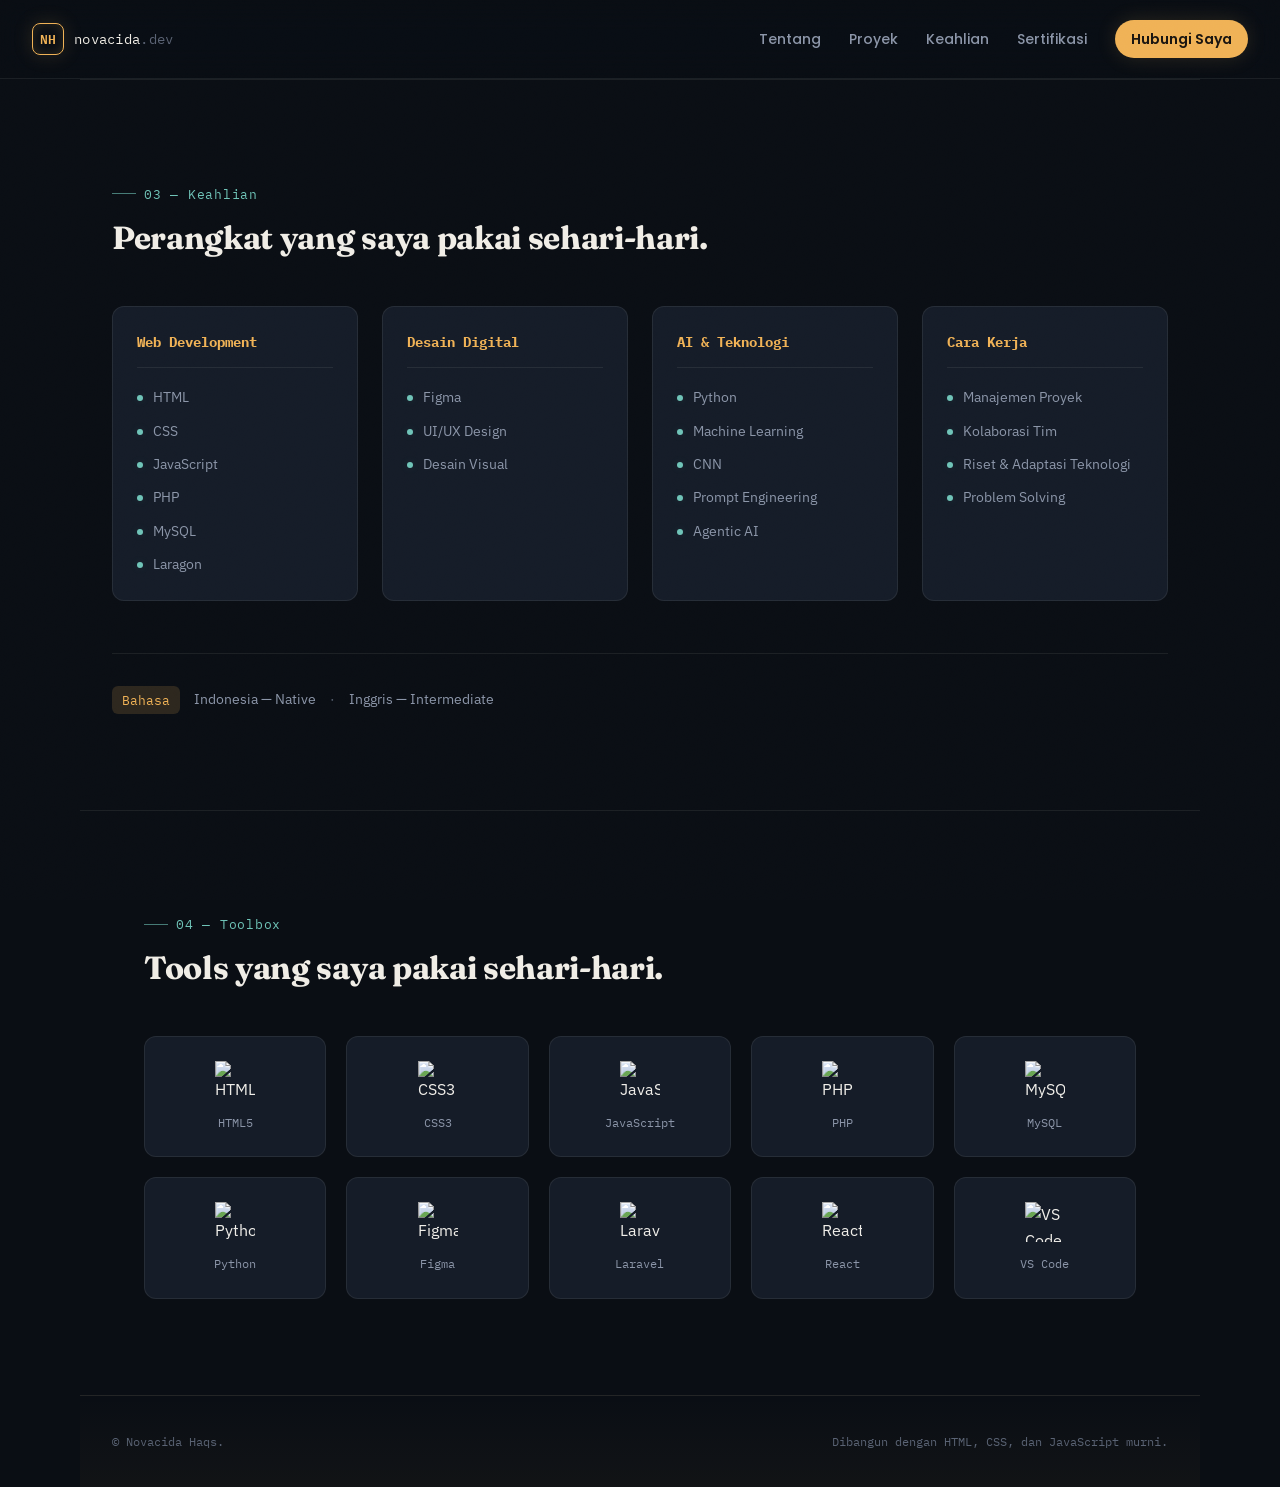
==== keahlian.html @ 64c2b657 "Convert to multi-page site: each nav item opens separate page" ====
<!DOCTYPE html>
<html lang="id">
<head>
<meta charset="UTF-8">
<meta name="viewport" content="width=device-width, initial-scale=1.0">
<title>Keahlian — Novacida Haqs</title>
<meta name="description" content="Keahlian Novacida Haqs, pengembang front-end dan web developer.">
<link rel="preconnect" href="https://fonts.googleapis.com">
<link rel="preconnect" href="https://fonts.gstatic.com" crossorigin>
  <link href="https://fonts.googleapis.com/css2?family=Fraunces:ital,opsz,wght@0,9..144,400;0,9..144,600;0,9..144,700;0,9..144,900;1,9..144,500&family=IBM+Plex+Mono:wght@400;500;600&family=IBM+Plex+Sans:wght@400;500;600&family=Poppins:wght@400;500;600&display=swap" rel="stylesheet">
<link rel="stylesheet" href="styles.css">
</head>
<body>

<div class="noise" aria-hidden="true"></div>

<header class="site-header" id="top">
  <a class="brand" href="index.html">
    <span class="brand-mark">NH</span>
    <span class="brand-name">novacida<span class="dim">.dev</span></span>
  </a>
  <nav class="site-nav" aria-label="Navigasi utama">
    <a href="tentang.html">Tentang</a>
    <a href="proyek.html">Proyek</a>
    <a href="keahlian.html" class="active">Keahlian</a>
    <a href="sertifikasi.html">Sertifikasi</a>
    <a href="kontak.html" class="nav-cta">Hubungi Saya</a>
  </nav>
  <button class="nav-toggle" id="navToggle" aria-label="Buka menu" aria-expanded="false">
    <span></span><span></span><span></span>
  </button>
</header>

<main>

  <!-- KEAHLIAN -->
  <section class="skills page-section" id="keahlian">
    <div class="section-head">
      <p class="eyebrow-sm">03 — Keahlian</p>
      <h2>Perangkat yang saya pakai sehari-hari.</h2>
    </div>

    <div class="skills-grid">
      <div class="skill-block">
        <h3>Web Development</h3>
        <ul class="tag-list">
          <li>HTML</li><li>CSS</li><li>JavaScript</li><li>PHP</li><li>MySQL</li><li>Laragon</li>
        </ul>
      </div>
      <div class="skill-block">
        <h3>Desain Digital</h3>
        <ul class="tag-list">
          <li>Figma</li><li>UI/UX Design</li><li>Desain Visual</li>
        </ul>
      </div>
      <div class="skill-block">
        <h3>AI &amp; Teknologi</h3>
        <ul class="tag-list">
          <li>Python</li><li>Machine Learning</li><li>CNN</li><li>Prompt Engineering</li><li>Agentic AI</li>
        </ul>
      </div>
      <div class="skill-block">
        <h3>Cara Kerja</h3>
        <ul class="tag-list">
          <li>Manajemen Proyek</li><li>Kolaborasi Tim</li><li>Riset &amp; Adaptasi Teknologi</li><li>Problem Solving</li>
        </ul>
      </div>
    </div>

    <div class="lang-row">
      <span class="lang-label">Bahasa</span>
      <span class="lang-item">Indonesia — Native</span>
      <span class="lang-sep">·</span>
      <span class="lang-item">Inggris — Intermediate</span>
    </div>
  </section>

  <!-- TOOLBOX -->
  <section class="toolbox" id="toolbox">
    <div class="container">
      <div class="section-head">
        <p class="eyebrow-sm">04 — Toolbox</p>
        <h2>Tools yang saya pakai sehari-hari.</h2>
      </div>
      <div class="toolbox-grid">
        <div class="tool-card">
          <img src="https://cdn.jsdelivr.net/gh/devicons/devicon/icons/html5/html5-original.svg" alt="HTML5" width="40" height="40">
          <span class="tool-name">HTML5</span>
        </div>
        <div class="tool-card">
          <img src="https://cdn.jsdelivr.net/gh/devicons/devicon/icons/css3/css3-original.svg" alt="CSS3" width="40" height="40">
          <span class="tool-name">CSS3</span>
        </div>
        <div class="tool-card">
          <img src="https://cdn.jsdelivr.net/gh/devicons/devicon/icons/javascript/javascript-original.svg" alt="JavaScript" width="40" height="40">
          <span class="tool-name">JavaScript</span>
        </div>
        <div class="tool-card">
          <img src="https://cdn.jsdelivr.net/gh/devicons/devicon/icons/php/php-original.svg" alt="PHP" width="40" height="40">
          <span class="tool-name">PHP</span>
        </div>
        <div class="tool-card">
          <img src="https://cdn.jsdelivr.net/gh/devicons/devicon/icons/mysql/mysql-original.svg" alt="MySQL" width="40" height="40">
          <span class="tool-name">MySQL</span>
        </div>
        <div class="tool-card">
          <img src="https://cdn.jsdelivr.net/gh/devicons/devicon/icons/python/python-original.svg" alt="Python" width="40" height="40">
          <span class="tool-name">Python</span>
        </div>
        <div class="tool-card">
          <img src="https://cdn.jsdelivr.net/gh/devicons/devicon/icons/figma/figma-original.svg" alt="Figma" width="40" height="40">
          <span class="tool-name">Figma</span>
        </div>
        <div class="tool-card">
          <img src="https://cdn.jsdelivr.net/gh/devicons/devicon/icons/laravel/laravel-original.svg" alt="Laravel" width="40" height="40">
          <span class="tool-name">Laravel</span>
        </div>
        <div class="tool-card">
          <img src="https://cdn.jsdelivr.net/gh/devicons/devicon/icons/react/react-original.svg" alt="React" width="40" height="40">
          <span class="tool-name">React</span>
        </div>
        <div class="tool-card">
          <img src="https://cdn.jsdelivr.net/gh/devicons/devicon/icons/vscode/vscode-original.svg" alt="VS Code" width="40" height="40">
          <span class="tool-name">VS Code</span>
        </div>
      </div>
    </div>
  </section>

</main>

<footer class="site-footer">
  <span>© Novacida Haqs.</span>
  <span>Dibangun dengan HTML, CSS, dan JavaScript murni.</span>
</footer>

<script src="script.js"></script>
</body>
</html>
---- styles.css ----
/* =========================================================
   Novacida Haqs — Portfolio
   Design tokens
========================================================= */
:root{
  --bg: #0a0e14;
  --bg-soft: #111820;
  --surface: #151c28;
  --surface-2: #1c2536;
  --ink: #f0ede6;
  --muted: #8b95a8;
  --muted-2: #5a6374;
  --accent: #f0b256;
  --accent-ink: #1a1510;
  --accent-2: #6fc4b8;
  --line: rgba(240,237,230,0.08);
  --line-strong: rgba(240,237,230,0.15);
  --glow: rgba(240,178,86,0.15);
  --glow-2: rgba(111,196,184,0.12);

  --font-display: "Fraunces", serif;
  --font-body: "IBM Plex Sans", sans-serif;
  --font-mono: "IBM Plex Mono", monospace;

  --maxw: 1120px;
  --radius: 12px;
  --transition: 0.3s cubic-bezier(0.4, 0, 0.2, 1);
}

*, *::before, *::after{ box-sizing: border-box; }
html{ scroll-behavior: smooth; }

body{
  margin: 0;
  background: var(--bg);
  color: var(--ink);
  font-family: var(--font-body);
  font-size: 16px;
  line-height: 1.6;
  -webkit-font-smoothing: antialiased;
  overflow-x: hidden;
}

a{ color: inherit; text-decoration: none; }
ul{ list-style: none; margin: 0; padding: 0; }
h1,h2,h3{ font-family: var(--font-display); font-weight: 700; margin: 0; }
p{ margin: 0; }

img, svg{ display:block; max-width:100%; }

::selection{ background: var(--accent); color: var(--accent-ink); }

:focus-visible{
  outline: 2px solid var(--accent);
  outline-offset: 3px;
  border-radius: 4px;
}

/* Subtle grain to keep the dark surface from feeling flat/AI-default */
.noise{
  position: fixed;
  inset: 0;
  pointer-events: none;
  z-index: 999;
  opacity: 0.035;
  mix-blend-mode: overlay;
  background-image: url("data:image/svg+xml,%3Csvg xmlns='http://www.w3.org/2000/svg' width='120' height='120'%3E%3Cfilter id='n'%3E%3CfeTurbulence type='fractalNoise' baseFrequency='0.9' numOctaves='2' stitchTiles='stitch'/%3E%3C/filter%3E%3Crect width='100%25' height='100%25' filter='url(%23n)'/%3E%3C/svg%3E");
}

.container{
  max-width: var(--maxw);
  margin: 0 auto;
  padding: 0 32px;
}

/* =========================================================
   Header
========================================================= */
.site-header{
  position: sticky;
  top: 0;
  z-index: 50;
  display: flex;
  align-items: center;
  justify-content: space-between;
  padding: 20px 32px;
  background: rgba(10,14,20,0.88);
  backdrop-filter: blur(16px) saturate(180%);
  border-bottom: 1px solid var(--line);
  transition: background var(--transition);
}

.site-header::before{
  content: "";
  position: absolute;
  inset: 0;
  background: linear-gradient(90deg, transparent 0%, var(--glow) 50%, transparent 100%);
  opacity: 0;
  transition: opacity var(--transition);
  pointer-events: none;
}

.site-header:hover::before{
  opacity: 0.3;
}

.brand{
  display: flex;
  align-items: center;
  gap: 10px;
  font-family: var(--font-mono);
  font-size: 14px;
  letter-spacing: 0.02em;
}
.brand-mark{
  width: 32px; height: 32px;
  display: grid; place-items: center;
  border: 1px solid var(--accent);
  border-radius: 8px;
  font-weight: 600;
  color: var(--accent);
  font-size: 13px;
  box-shadow: 0 0 20px var(--glow), inset 0 0 12px var(--glow);
  transition: all var(--transition);
}

.brand-mark:hover{
  box-shadow: 0 0 30px var(--glow), inset 0 0 20px var(--glow);
  transform: scale(1.05);
}
.brand-name{ color: var(--ink); }
.dim{ color: var(--muted-2); }

.site-nav{
  display: flex;
  align-items: center;
  gap: 28px;
  font-family: "Poppins", sans-serif;
  font-size: 14px;
  font-weight: 500;
}
.site-nav a{ color: var(--muted); transition: color .15s ease; }
.site-nav a:hover{ color: var(--ink); }
.nav-cta{
  color: var(--accent-ink) !important;
  background: var(--accent);
  padding: 8px 16px;
  border-radius: 999px;
  font-weight: 600;
  box-shadow: 0 0 20px var(--glow);
  transition: all var(--transition);
}
.nav-cta:hover{ 
  color: var(--accent-ink) !important; 
  box-shadow: 0 0 30px var(--glow), 0 4px 20px rgba(240,178,86,0.3);
  transform: translateY(-1px);
}

.nav-toggle{
  display: none;
  flex-direction: column;
  gap: 5px;
  background: none;
  border: none;
  cursor: pointer;
  padding: 6px;
}
.nav-toggle span{
  width: 22px; height: 2px;
  background: var(--ink);
  display: block;
}

/* =========================================================
   Hero
========================================================= */
.hero{
  max-width: var(--maxw);
  margin: 0 auto;
  padding: 100px 32px 80px;
  display: grid;
  grid-template-columns: 1.05fr 0.95fr;
  gap: 56px;
  align-items: center;
  position: relative;
}

.hero::before{
  content: "";
  position: absolute;
  top: 0;
  left: 50%;
  transform: translateX(-50%);
  width: 600px;
  height: 600px;
  background: radial-gradient(circle, var(--glow) 0%, transparent 70%);
  opacity: 0.4;
  pointer-events: none;
  z-index: -1;
}

.eyebrow{
  font-family: var(--font-body);
  font-size: 15px;
  color: var(--accent-2);
  margin-bottom: 22px;
  display: flex;
  gap: 8px;
  min-height: 1.2em;
  letter-spacing: 0.02em;
}
.prompt{ color: var(--muted-2); }
.cursor{
  color: var(--accent-2);
  animation: blink 1s steps(1) infinite;
}
@keyframes blink{ 50%{ opacity: 0; } }

.hero-title{
  font-size: clamp(42px, 6vw, 68px);
  line-height: 1.02;
  letter-spacing: -0.02em;
  color: var(--ink);
  background: linear-gradient(135deg, var(--ink) 0%, var(--accent) 100%);
  -webkit-background-clip: text;
  -webkit-text-fill-color: transparent;
  background-clip: text;
}

.hero-role{
  font-family: var(--font-display);
  font-size: clamp(20px, 2.4vw, 26px);
  color: var(--muted);
  margin-top: 14px;
  font-weight: 500;
}
.hero-role em{ color: var(--accent); font-style: italic; }

.hero-desc{
  margin-top: 22px;
  max-width: 46ch;
  color: var(--muted);
  font-size: 16px;
}

.hero-actions{
  display: flex;
  gap: 14px;
  margin-top: 34px;
  flex-wrap: wrap;
}

.btn{
  font-family: var(--font-mono);
  font-size: 14px;
  padding: 14px 24px;
  border-radius: 999px;
  border: 1px solid transparent;
  cursor: pointer;
  transition: all var(--transition);
  display: inline-block;
  position: relative;
  overflow: hidden;
}
.btn:hover{ transform: translateY(-2px); }
.btn-primary{
  background: var(--accent);
  color: var(--accent-ink);
  font-weight: 600;
  box-shadow: 0 0 24px var(--glow);
}
.btn-primary:hover{ 
  box-shadow: 0 0 40px var(--glow), 0 8px 24px rgba(240,178,86,0.35);
}
.btn-primary::after{
  content: "";
  position: absolute;
  inset: 0;
  background: linear-gradient(135deg, transparent 0%, rgba(255,255,255,0.2) 50%, transparent 100%);
  transform: translateX(-100%);
  transition: transform 0.5s ease;
}
.btn-primary:hover::after{
  transform: translateX(100%);
}
.btn-ghost{
  border-color: var(--line-strong);
  color: var(--ink);
  background: transparent;
}
.btn-ghost:hover{ 
  border-color: var(--accent-2); 
  color: var(--accent-2); 
  box-shadow: 0 0 20px var(--glow-2);
}

.hero-meta{
  display: flex;
  gap: 18px;
  margin-top: 40px;
  font-family: var(--font-mono);
  font-size: 12.5px;
  color: var(--muted-2);
}
.hero-meta li{ position: relative; padding-left: 16px; }
.hero-meta li::before{
  content: "";
  position: absolute;
  left: 0; top: 50%;
  transform: translateY(-50%);
  width: 6px; height: 6px;
  border-radius: 50%;
  background: var(--accent-2);
}

/* Hero profile card */
.hero-profile{
  display: flex;
  justify-content: center;
  align-items: center;
}

.profile-card{
  width: 100%;
  max-width: 380px;
  background: var(--surface);
  border: 1px solid var(--line-strong);
  border-radius: 16px;
  padding: 36px 32px;
  box-shadow: 0 32px 64px -32px rgba(0,0,0,0.7), 0 0 48px var(--glow);
  transition: all var(--transition);
}

.profile-card:hover{
  box-shadow: 0 40px 80px -32px rgba(0,0,0,0.8), 0 0 64px var(--glow);
  border-color: var(--accent);
  transform: translateY(-4px);
}

.profile-avatar{
  width: 120px;
  height: 120px;
  margin: 0 auto 24px;
  background: linear-gradient(135deg, var(--accent) 0%, var(--accent-2) 100%);
  border-radius: 50%;
  display: flex;
  align-items: center;
  justify-content: center;
  box-shadow: 0 0 40px var(--glow);
  overflow: hidden;
}

.avatar-img{
  width: 100%;
  height: 100%;
  object-fit: cover;
  border-radius: 50%;
}

.profile-info{
  text-align: center;
}

.profile-name{
  font-family: var(--font-display);
  font-size: 24px;
  font-weight: 700;
  color: var(--ink);
  margin-bottom: 6px;
}

.profile-role{
  font-size: 14px;
  color: var(--accent-2);
  margin-bottom: 20px;
}

.profile-details{
  display: flex;
  flex-direction: column;
  gap: 10px;
  margin-bottom: 24px;
  padding: 16px;
  background: var(--surface-2);
  border-radius: 10px;
}

.detail-item{
  display: flex;
  align-items: center;
  gap: 10px;
  font-size: 13px;
  color: var(--muted);
}

.detail-icon{
  font-size: 6px;
  color: var(--accent-2);
}

.profile-tags{
  display: flex;
  flex-wrap: wrap;
  gap: 8px;
  justify-content: center;
}

.tag{
  font-family: var(--font-mono);
  font-size: 11px;
  color: var(--ink);
  background: var(--surface-2);
  border: 1px solid var(--line);
  padding: 5px 12px;
  border-radius: 999px;
  transition: all var(--transition);
}

.tag:hover{
  border-color: var(--accent);
  background: var(--glow);
}

/* =========================================================
   Shared section styles
========================================================= */
section{
  max-width: var(--maxw);
  margin: 0 auto;
  padding: 96px 32px;
  border-top: 1px solid var(--line);
}

section.reveal{
  opacity: 0;
  transform: translateY(30px);
  transition: opacity 0.6s ease, transform 0.6s ease;
}

section.reveal.visible{
  opacity: 1;
  transform: translateY(0);
}

.section-head{ max-width: 640px; margin-bottom: 48px; }
.eyebrow-sm{
  font-family: var(--font-mono);
  font-size: 12.5px;
  letter-spacing: 0.06em;
  color: var(--accent-2);
  margin-bottom: 14px;
  display: inline-flex;
  align-items: center;
  gap: 8px;
}
.eyebrow-sm::before{
  content: "";
  width: 24px;
  height: 1px;
  background: var(--accent-2);
  opacity: 0.6;
}
.section-head h2{
  font-size: clamp(24px, 3vw, 32px);
  color: var(--ink);
  line-height: 1.25;
  letter-spacing: -0.01em;
}

/* =========================================================
   About
========================================================= */
.about-lead{
  font-size: 18px;
  color: var(--muted);
  max-width: 68ch;
  margin-bottom: 48px;
  line-height: 1.75;
}
.about-columns{
  display: grid;
  grid-template-columns: 1fr 1fr;
  gap: 44px;
}
.about-col{
  padding: 28px;
  background: var(--surface);
  border: 1px solid var(--line);
  border-radius: var(--radius);
  transition: all var(--transition);
}
.about-col:hover{
  border-color: var(--accent-2);
  box-shadow: 0 0 32px var(--glow-2);
  transform: translateY(-2px);
}
.about-col h3{
  font-size: 17px;
  color: var(--accent);
  margin-bottom: 12px;
  font-family: var(--font-mono);
  font-weight: 600;
}
.about-col p{ color: var(--muted); font-size: 15px; line-height: 1.7; }

/* =========================================================
   Projects
========================================================= */
.project-list{
  display: grid;
  gap: 20px;
}
.project-card{
  background: var(--surface);
  border: 1px solid var(--line);
  border-radius: var(--radius);
  padding: 34px;
  transition: all var(--transition);
  position: relative;
  overflow: hidden;
}
.project-card::before{
  content: "";
  position: absolute;
  top: 0;
  left: 0;
  width: 3px;
  height: 100%;
  background: linear-gradient(180deg, var(--accent) 0%, var(--accent-2) 100%);
  opacity: 0;
  transition: opacity var(--transition);
}
.project-card:hover{
  border-color: var(--line-strong);
  transform: translateY(-3px);
  box-shadow: 0 20px 40px -20px rgba(0,0,0,0.5), 0 0 40px var(--glow);
}
.project-card:hover::before{
  opacity: 1;
}
.project-top{
  display: flex;
  align-items: baseline;
  justify-content: space-between;
  gap: 16px;
  flex-wrap: wrap;
  margin-bottom: 16px;
}
.project-top h3{ font-size: 21px; color: var(--ink); letter-spacing: -0.01em; }
.project-type{
  font-family: var(--font-mono);
  font-size: 12.5px;
  color: var(--accent-2);
  padding: 4px 10px;
  background: rgba(111,196,184,0.1);
  border-radius: 6px;
}
.project-desc{
  color: var(--muted);
  font-size: 15px;
  max-width: 74ch;
  line-height: 1.7;
}
.project-bottom{
  display: flex;
  align-items: center;
  justify-content: space-between;
  gap: 16px;
  flex-wrap: wrap;
  margin-top: 22px;
}
.project-tags{
  display: flex;
  flex-wrap: wrap;
  gap: 8px;
}
.project-tags li{
  font-family: var(--font-mono);
  font-size: 12px;
  color: var(--ink);
  background: var(--surface-2);
  border: 1px solid var(--line);
  padding: 6px 12px;
  border-radius: 999px;
  transition: all var(--transition);
}
.project-tags li:hover{
  border-color: var(--accent);
  background: var(--glow);
}
.project-btn{
  font-family: var(--font-mono);
  font-size: 12px;
  color: var(--accent-2);
  background: transparent;
  border: 1px solid var(--accent-2);
  padding: 8px 16px;
  border-radius: 999px;
  cursor: pointer;
  transition: all var(--transition);
  text-decoration: none;
  white-space: nowrap;
}
.project-btn:hover{
  background: var(--accent-2);
  color: var(--accent-ink);
  box-shadow: 0 0 20px var(--glow-2);
  transform: translateY(-1px);
}

/* =========================================================
   Skills
========================================================= */
.skills-grid{
  display: grid;
  grid-template-columns: repeat(4, 1fr);
  gap: 24px;
}
.skill-block{
  padding: 24px;
  background: var(--surface);
  border: 1px solid var(--line);
  border-radius: var(--radius);
  transition: all var(--transition);
}
.skill-block:hover{
  border-color: var(--accent-2);
  box-shadow: 0 0 32px var(--glow-2);
  transform: translateY(-2px);
}
.skill-block h3{
  font-family: var(--font-mono);
  font-size: 14px;
  color: var(--accent);
  margin-bottom: 18px;
  padding-bottom: 14px;
  border-bottom: 1px solid var(--line);
}
.tag-list{ display: flex; flex-direction: column; gap: 11px; }
.tag-list li{
  font-size: 14px;
  color: var(--muted);
  position: relative;
  padding-left: 16px;
  transition: color var(--transition);
}
.tag-list li::before{
  content: "";
  position: absolute;
  left: 0; top: 9px;
  width: 6px; height: 6px;
  background: var(--accent-2);
  border-radius: 50%;
  box-shadow: 0 0 8px var(--glow-2);
}
.tag-list li:hover{
  color: var(--ink);
}

.lang-row{
  margin-top: 52px;
  padding-top: 32px;
  border-top: 1px solid var(--line);
  display: flex;
  gap: 14px;
  align-items: center;
  font-size: 14px;
  color: var(--muted);
  flex-wrap: wrap;
}
.lang-label{
  font-family: var(--font-mono);
  color: var(--accent);
  font-size: 12.5px;
  padding: 4px 10px;
  background: var(--glow);
  border-radius: 6px;
}
.lang-sep{ color: var(--muted-2); }

/* =========================================================
   Certifications
========================================================= */
.cert-log{ border-top: 1px solid var(--line); }
.cert-log li{
  display: flex;
  align-items: center;
  justify-content: space-between;
  gap: 20px;
  padding: 22px 8px;
  border-bottom: 1px solid var(--line);
  flex-wrap: wrap;
  transition: all var(--transition);
}
.cert-log li:hover{
  background: var(--surface);
  padding-left: 18px;
  padding-right: 18px;
  border-radius: var(--radius);
}
.cert-info{
  display: flex;
  flex-direction: column;
  gap: 6px;
}
.cert-name{ 
  font-size: 16px; 
  color: var(--ink);
  transition: color var(--transition);
}
.cert-log li:hover .cert-name{
  color: var(--accent);
}
.cert-issuer{
  font-family: var(--font-mono);
  font-size: 12.5px;
  color: var(--muted-2);
}
.cert-btn{
  font-family: var(--font-mono);
  font-size: 12px;
  color: var(--accent-2);
  background: transparent;
  border: 1px solid var(--accent-2);
  padding: 8px 16px;
  border-radius: 999px;
  cursor: pointer;
  transition: all var(--transition);
  text-decoration: none;
  white-space: nowrap;
}
.cert-btn:hover{
  background: var(--accent-2);
  color: var(--accent-ink);
  box-shadow: 0 0 20px var(--glow-2);
  transform: translateY(-1px);
}

/* =========================================================
   Certificate Modal
========================================================= */
.cert-modal{
  position: fixed;
  inset: 0;
  z-index: 1000;
  display: flex;
  align-items: center;
  justify-content: center;
  opacity: 0;
  visibility: hidden;
  transition: all var(--transition);
}
.cert-modal.active{
  opacity: 1;
  visibility: visible;
}
.cert-modal-overlay{
  position: absolute;
  inset: 0;
  background: rgba(0,0,0,0.85);
  backdrop-filter: blur(8px);
}
.cert-modal-content{
  position: relative;
  width: 90%;
  max-width: 800px;
  max-height: 90vh;
  background: var(--surface);
  border: 1px solid var(--line-strong);
  border-radius: 16px;
  display: flex;
  flex-direction: column;
  overflow: hidden;
  transform: scale(0.9) translateY(20px);
  transition: transform var(--transition);
}
.cert-modal.active .cert-modal-content{
  transform: scale(1) translateY(0);
}
.cert-modal-header{
  display: flex;
  align-items: center;
  justify-content: space-between;
  padding: 18px 24px;
  border-bottom: 1px solid var(--line);
}
.cert-modal-title{
  font-family: var(--font-mono);
  font-size: 14px;
  color: var(--ink);
  margin: 0;
}
.cert-modal-close{
  width: 32px;
  height: 32px;
  background: var(--surface-2);
  border: 1px solid var(--line);
  border-radius: 8px;
  color: var(--muted);
  font-size: 20px;
  cursor: pointer;
  display: flex;
  align-items: center;
  justify-content: center;
  transition: all var(--transition);
}
.cert-modal-close:hover{
  background: var(--accent);
  color: var(--accent-ink);
  border-color: var(--accent);
}
.cert-modal-body{
  flex: 1;
  overflow: auto;
  padding: 16px;
  display: flex;
  align-items: center;
  justify-content: center;
  min-height: 400px;
}
.cert-modal-iframe{
  width: 100%;
  height: 100%;
  min-height: 400px;
  border: none;
  border-radius: 8px;
}
.cert-modal-img{
  max-width: 100%;
  max-height: 60vh;
  object-fit: contain;
  border-radius: 8px;
}
.cert-modal-footer{
  padding: 16px 24px;
  border-top: 1px solid var(--line);
  display: flex;
  justify-content: flex-end;
}
.cert-modal-download{
  font-family: var(--font-mono);
  font-size: 13px;
  color: var(--accent-ink);
  background: var(--accent);
  padding: 10px 20px;
  border-radius: 999px;
  text-decoration: none;
  transition: all var(--transition);
}
.cert-modal-download:hover{
  box-shadow: 0 0 24px var(--glow);
  transform: translateY(-1px);
}

/* =========================================================
   Certificate Grid
========================================================= */
.cert-grid{
  display: grid;
  grid-template-columns: repeat(4, 1fr);
  gap: 24px;
}
.cert-card{
  background: var(--surface);
  border: 1px solid var(--line);
  border-radius: var(--radius);
  overflow: hidden;
  transition: all var(--transition);
}
.cert-card:hover{
  border-color: var(--accent-2);
  transform: translateY(-4px);
  box-shadow: 0 16px 40px -16px rgba(0,0,0,0.5), 0 0 24px var(--glow-2);
}
.cert-thumb{
  width: 100%;
  aspect-ratio: 4/3;
  overflow: hidden;
  cursor: pointer;
  background: var(--surface-2);
  display: flex;
  align-items: center;
  justify-content: center;
}
.cert-thumb img{
  width: 100%;
  height: 100%;
  object-fit: cover;
  transition: transform 0.4s ease;
}
.cert-card:hover .cert-thumb img{
  transform: scale(1.05);
}
.cert-thumb-placeholder{
  display: flex;
  align-items: center;
  justify-content: center;
  width: 100%;
  height: 100%;
  background: linear-gradient(135deg, var(--surface) 0%, var(--surface-2) 100%);
}
.cert-thumb-placeholder svg{
  width: 48px;
  height: 48px;
  color: var(--muted-2);
  opacity: 0.5;
}
.cert-title{
  font-family: var(--font-display);
  font-size: 14px;
  font-weight: 600;
  color: var(--ink);
  padding: 14px 16px 4px;
  line-height: 1.3;
}
.cert-issuer{
  font-family: var(--font-mono);
  font-size: 11px;
  color: var(--muted-2);
  padding: 0 16px 16px;
}

/* =========================================================
   Hero Badges
========================================================= */
.hero-badges{
  display: flex;
  flex-wrap: wrap;
  gap: 10px;
  margin-bottom: 20px;
}
.badge{
  font-family: var(--font-mono);
  font-size: 11px;
  font-weight: 500;
  color: var(--accent-2);
  background: rgba(111,196,184,0.12);
  border: 1px solid rgba(111,196,184,0.25);
  padding: 6px 14px;
  border-radius: 999px;
  letter-spacing: 0.02em;
}

/* =========================================================
   Toolbox
========================================================= */
.toolbox{
  max-width: var(--maxw);
  margin: 0 auto;
  padding: 96px 32px;
  border-top: 1px solid var(--line);
}
.toolbox-grid{
  display: grid;
  grid-template-columns: repeat(5, 1fr);
  gap: 20px;
}
.tool-card{
  display: flex;
  flex-direction: column;
  align-items: center;
  gap: 12px;
  padding: 24px 16px;
  background: var(--surface);
  border: 1px solid var(--line);
  border-radius: var(--radius);
  transition: all var(--transition);
}
.tool-card:hover{
  border-color: var(--accent-2);
  transform: translateY(-4px);
  box-shadow: 0 12px 32px -12px rgba(0,0,0,0.5), 0 0 24px var(--glow-2);
}
.tool-card img{
  filter: grayscale(30%);
  transition: filter var(--transition);
}
.tool-card:hover img{
  filter: grayscale(0%);
}
.tool-name{
  font-family: var(--font-mono);
  font-size: 12px;
  color: var(--muted);
}

/* =========================================================
   Hero Highlight
========================================================= */
.highlight{
  color: var(--accent);
}

/* =========================================================
   Education & Organization
========================================================= */
.edu-org-grid{
  display: grid;
  grid-template-columns: 1fr 1fr;
  gap: 56px;
}
.timeline, .org-list{
  display: flex;
  flex-direction: column;
  gap: 24px;
  border-left: 2px solid var(--line-strong);
}
.timeline li, .org-list li{
  display: flex;
  flex-direction: column;
  gap: 6px;
  padding-left: 24px;
  position: relative;
  transition: all var(--transition);
}
.timeline li:hover, .org-list li:hover{
  transform: translateX(4px);
}
.timeline li::before, .org-list li::before{
  content: "";
  position: absolute;
  left: -5.5px; top: 6px;
  width: 10px; height: 10px;
  border-radius: 50%;
  background: var(--bg);
  border: 2px solid var(--accent-2);
  box-shadow: 0 0 12px var(--glow-2);
  transition: all var(--transition);
}
.timeline li:hover::before, .org-list li:hover::before{
  background: var(--accent-2);
  box-shadow: 0 0 20px var(--glow-2);
}
.timeline-year{
  font-family: var(--font-mono);
  font-size: 12px;
  color: var(--accent-2);
  letter-spacing: 0.02em;
}
.timeline-title{ font-size: 16px; color: var(--ink); }
.timeline-place{ font-size: 13.5px; color: var(--muted-2); }

/* =========================================================
   Contact
========================================================= */
.contact-card{
  background: linear-gradient(150deg, var(--surface) 0%, var(--bg-soft) 100%);
  border: 1px solid var(--line-strong);
  border-radius: 20px;
  padding: 64px;
  position: relative;
  overflow: hidden;
}
.contact-card::before{
  content: "";
  position: absolute;
  top: -50%;
  right: -20%;
  width: 500px;
  height: 500px;
  background: radial-gradient(circle, var(--glow) 0%, transparent 70%);
  opacity: 0.3;
  pointer-events: none;
}
.contact-card h2{
  font-size: clamp(26px, 3.4vw, 36px);
  margin-top: 10px;
  color: var(--ink);
  letter-spacing: -0.01em;
}
.contact-desc{
  margin-top: 20px;
  max-width: 60ch;
  color: var(--muted);
  font-size: 15.5px;
  line-height: 1.7;
}
.contact-links{
  margin-top: 44px;
  display: grid;
  grid-template-columns: repeat(3, 1fr);
  gap: 18px;
}
.contact-link{
  border: 1px solid var(--line);
  border-radius: var(--radius);
  padding: 24px 22px;
  display: flex;
  flex-direction: column;
  align-items: flex-start;
  gap: 10px;
  transition: all var(--transition);
  position: relative;
  overflow: hidden;
}
.contact-icon{
  width: 40px;
  height: 40px;
  display: flex;
  align-items: center;
  justify-content: center;
  background: var(--surface-2);
  border-radius: 10px;
  margin-bottom: 4px;
}
.contact-icon svg{
  width: 20px;
  height: 20px;
  color: var(--accent-2);
}
.contact-link::before{
  content: "";
  position: absolute;
  inset: 0;
  background: linear-gradient(135deg, var(--glow) 0%, transparent 50%);
  opacity: 0;
  transition: opacity var(--transition);
}
.contact-link:hover{
  border-color: var(--accent);
  transform: translateY(-3px);
  box-shadow: 0 12px 32px -12px rgba(0,0,0,0.5), 0 0 32px var(--glow);
}
.contact-link:hover::before{
  opacity: 1;
}
.contact-label{
  font-family: var(--font-mono);
  font-size: 11.5px;
  color: var(--accent-2);
  text-transform: uppercase;
  letter-spacing: 0.06em;
  position: relative;
  z-index: 1;
}
.contact-value{ 
  font-size: 14.5px; 
  color: var(--ink); 
  word-break: break-word;
  position: relative;
  z-index: 1;
}

/* =========================================================
   Footer
========================================================= */
.site-footer{
  max-width: var(--maxw);
  margin: 0 auto;
  padding: 36px 32px;
  display: flex;
  justify-content: space-between;
  gap: 12px;
  flex-wrap: wrap;
  font-family: var(--font-mono);
  font-size: 12px;
  color: var(--muted-2);
  border-top: 1px solid var(--line);
  background: linear-gradient(180deg, transparent 0%, rgba(240,178,86,0.03) 100%);
}

/* =========================================================
   Responsive
========================================================= */
@media (max-width: 860px){
  .hero{ grid-template-columns: 1fr; padding-top: 64px; }
  .hero-profile{ order: -1; }
  .about-columns{ grid-template-columns: 1fr; }
  .skills-grid{ grid-template-columns: repeat(2, 1fr); }
  .edu-org-grid{ grid-template-columns: 1fr; gap: 48px; }
  .contact-links{ grid-template-columns: 1fr; }
  .contact-card{ padding: 36px 28px; }
}

@media (max-width: 640px){
  .site-nav{
    position: fixed;
    inset: 68px 16px auto 16px;
    background: var(--surface);
    border: 1px solid var(--line-strong);
    border-radius: 14px;
    flex-direction: column;
    align-items: flex-start;
    padding: 18px 20px;
    gap: 16px;
    transform: translateY(-12px);
    opacity: 0;
    pointer-events: none;
    transition: opacity .18s ease, transform .18s ease;
  }
  .site-nav.open{
    transform: translateY(0);
    opacity: 1;
    pointer-events: auto;
  }
  .nav-toggle{ display: flex; }
  .skills-grid{ grid-template-columns: 1fr; }
  .toolbox-grid{ grid-template-columns: repeat(3, 1fr); }
  .cert-grid{ grid-template-columns: repeat(3, 1fr); }
  section{ padding: 64px 22px; }
  .hero{ padding: 56px 22px 56px; }
  .cert-log li{
    flex-direction: column;
    align-items: flex-start;
    gap: 14px;
  }
  .cert-btn{
    width: 100%;
    text-align: center;
  }
  .project-bottom{
    flex-direction: column;
    align-items: flex-start;
  }
  .project-btn{
    width: 100%;
    text-align: center;
  }
  .cert-modal-content{
    width: 95%;
    max-height: 85vh;
  }
  .cert-modal-body{
    min-height: 300px;
  }
  .toolbox-grid{ grid-template-columns: repeat(2, 1fr); }
  .cert-grid{ grid-template-columns: repeat(2, 1fr); }
  .contact-links{ grid-template-columns: 1fr; }
}

@media (prefers-reduced-motion: reduce){
  html{ scroll-behavior: auto; }
  .cursor{ animation: none; }
  .btn, .project-card{ transition: none; }
}
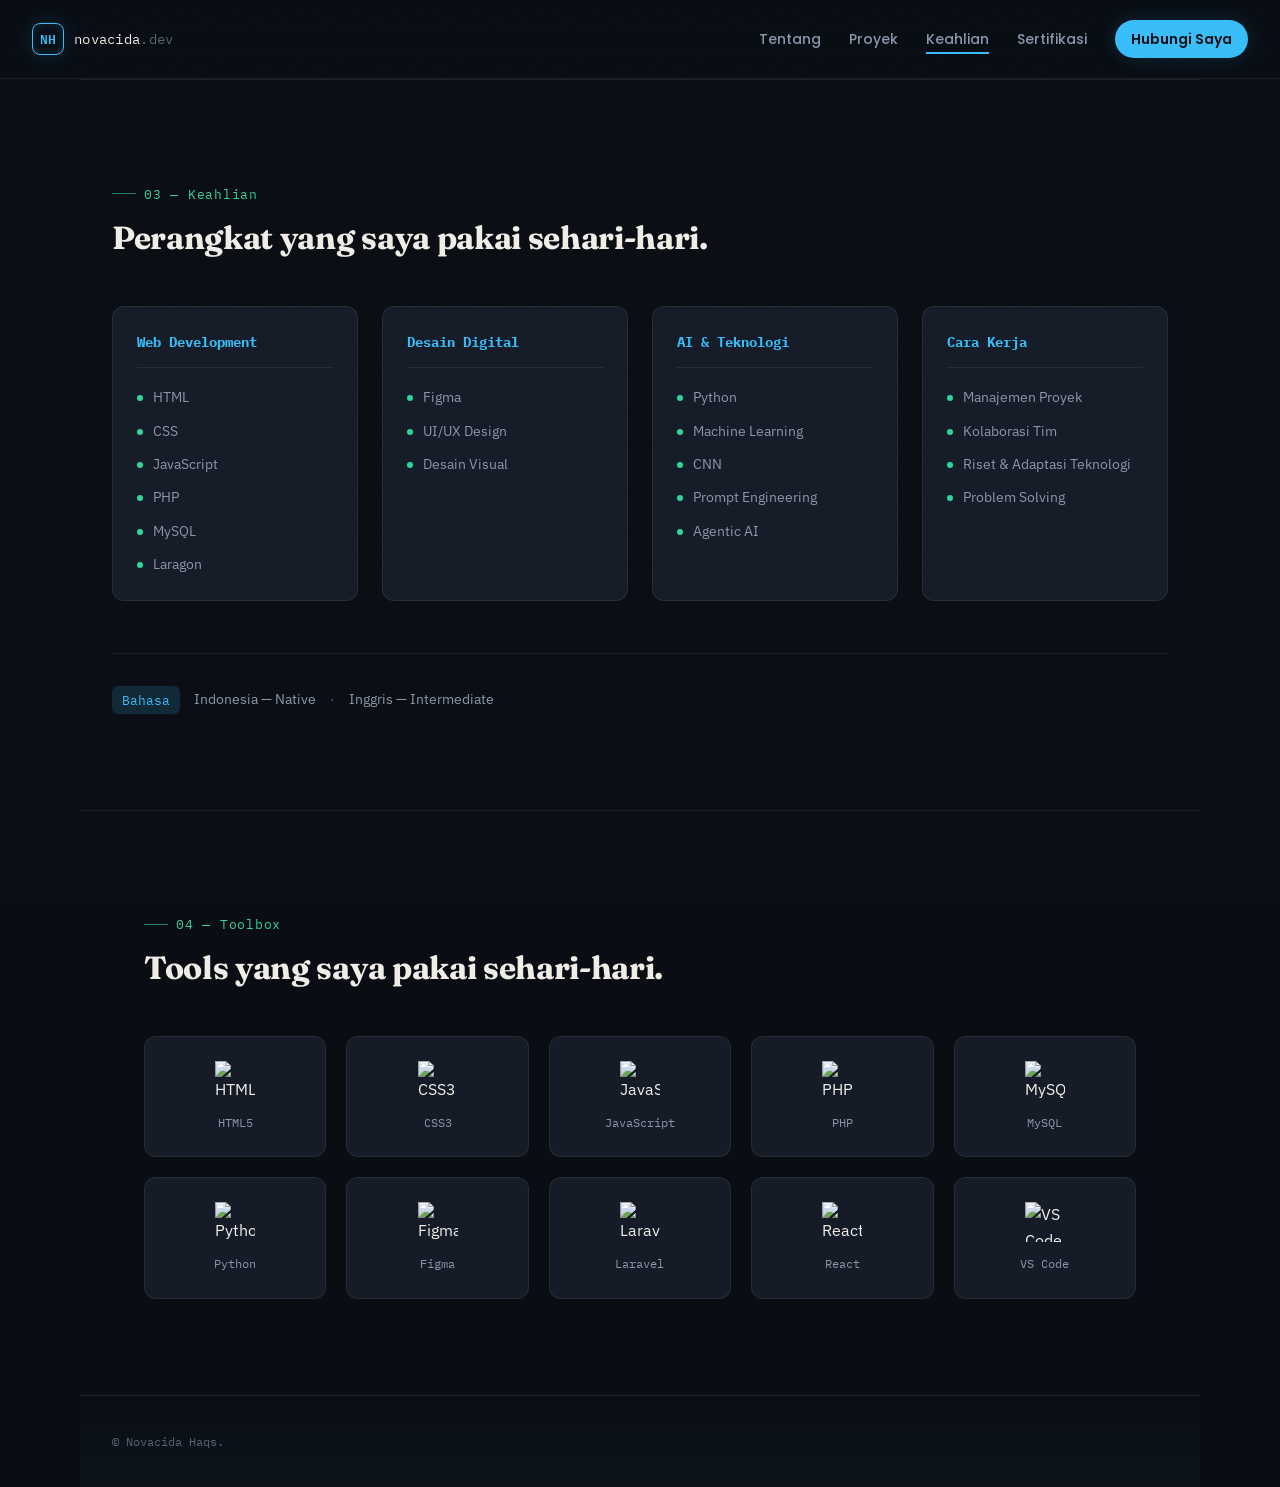
==== commit a1f390e2: "Remove footer text and update profile tags across all pages" ====
--- a/keahlian.html
+++ b/keahlian.html
@@ -131,7 +131,6 @@
 
 <footer class="site-footer">
   <span>© Novacida Haqs.</span>
-  <span>Dibangun dengan HTML, CSS, dan JavaScript murni.</span>
 </footer>
 
 <script src="script.js"></script>
--- a/styles.css
+++ b/styles.css
@@ -10,13 +10,13 @@
   --ink: #f0ede6;
   --muted: #8b95a8;
   --muted-2: #5a6374;
-  --accent: #f0b256;
-  --accent-ink: #1a1510;
-  --accent-2: #6fc4b8;
+  --accent: #38BDF8;
+  --accent-ink: #0a0e14;
+  --accent-2: #34D399;
   --line: rgba(240,237,230,0.08);
   --line-strong: rgba(240,237,230,0.15);
-  --glow: rgba(240,178,86,0.15);
-  --glow-2: rgba(111,196,184,0.12);
+  --glow: rgba(56,189,248,0.15);
+  --glow-2: rgba(52,211,153,0.12);
 
   --font-display: "Fraunces", serif;
   --font-body: "IBM Plex Sans", sans-serif;
@@ -152,7 +152,7 @@
 }
 .nav-cta:hover{ 
   color: var(--accent-ink) !important; 
-  box-shadow: 0 0 30px var(--glow), 0 4px 20px rgba(240,178,86,0.3);
+  box-shadow: 0 0 30px var(--glow), 0 4px 20px rgba(56,189,248,0.3);
   transform: translateY(-1px);
 }
 
@@ -239,7 +239,7 @@
 .hero-desc{
   margin-top: 22px;
   max-width: 46ch;
-  color: var(--muted);
+  color: #94A3B8;
   font-size: 16px;
 }
 
@@ -270,7 +270,7 @@
   box-shadow: 0 0 24px var(--glow);
 }
 .btn-primary:hover{ 
-  box-shadow: 0 0 40px var(--glow), 0 8px 24px rgba(240,178,86,0.35);
+  box-shadow: 0 0 40px var(--glow), 0 8px 24px rgba(56,189,248,0.35);
 }
 .btn-primary::after{
   content: "";
@@ -341,13 +341,14 @@
   width: 120px;
   height: 120px;
   margin: 0 auto 24px;
-  background: linear-gradient(135deg, var(--accent) 0%, var(--accent-2) 100%);
+  background: linear-gradient(135deg, var(--surface-2) 0%, var(--surface) 100%);
   border-radius: 50%;
   display: flex;
   align-items: center;
   justify-content: center;
   box-shadow: 0 0 40px var(--glow);
   overflow: hidden;
+  border: 2px solid var(--line-strong);
 }
 
 .avatar-img{
@@ -362,7 +363,7 @@
 }
 
 .profile-name{
-  font-family: var(--font-display);
+  font-family: var(--font-body);
   font-size: 24px;
   font-weight: 700;
   color: var(--ink);
@@ -1124,6 +1125,19 @@
 .contact-link:hover::before{
   opacity: 1;
 }
+
+/* Contact specific colors */
+.contact-link:nth-child(1) .contact-icon{ background: rgba(234,67,53,0.15); }
+.contact-link:nth-child(1) .contact-icon svg{ color: #EA4335; }
+.contact-link:nth-child(1):hover{ border-color: #EA4335; box-shadow: 0 12px 32px -12px rgba(0,0,0,0.5), 0 0 32px rgba(234,67,53,0.2); }
+
+.contact-link:nth-child(2) .contact-icon{ background: rgba(37,211,102,0.15); }
+.contact-link:nth-child(2) .contact-icon svg{ color: #25D366; }
+.contact-link:nth-child(2):hover{ border-color: #25D366; box-shadow: 0 12px 32px -12px rgba(0,0,0,0.5), 0 0 32px rgba(37,211,102,0.2); }
+
+.contact-link:nth-child(3) .contact-icon{ background: rgba(10,102,194,0.15); }
+.contact-link:nth-child(3) .contact-icon svg{ color: #0A66C2; }
+.contact-link:nth-child(3):hover{ border-color: #0A66C2; box-shadow: 0 12px 32px -12px rgba(0,0,0,0.5), 0 0 32px rgba(10,102,194,0.2); }
 .contact-label{
   font-family: var(--font-mono);
   font-size: 11.5px;
@@ -1156,7 +1170,7 @@
   font-size: 12px;
   color: var(--muted-2);
   border-top: 1px solid var(--line);
-  background: linear-gradient(180deg, transparent 0%, rgba(240,178,86,0.03) 100%);
+  background: linear-gradient(180deg, transparent 0%, rgba(56,189,248,0.03) 100%);
 }
 
 /* =========================================================
@@ -1228,8 +1242,79 @@
   .contact-links{ grid-template-columns: 1fr; }
 }
 
+@media (max-width: 400px){
+  .hero-title{ font-size: 32px; }
+  .hero-desc{ font-size: 14px; }
+  .hero-actions{ flex-direction: column; }
+  .hero-actions .btn{ width: 100%; text-align: center; }
+  .profile-card{ padding: 24px 20px; }
+  .profile-avatar{ width: 100px; height: 100px; }
+  .toolbox-grid{ grid-template-columns: repeat(2, 1fr); }
+  .cert-grid{ grid-template-columns: 1fr; }
+  .project-card{ padding: 20px; }
+  .section-head h2{ font-size: 24px; }
+}
+
 @media (prefers-reduced-motion: reduce){
   html{ scroll-behavior: auto; }
   .cursor{ animation: none; }
   .btn, .project-card{ transition: none; }
 }
+
+/* Page transition animation */
+.page-section{
+  animation: pageFadeIn 0.5s ease-out;
+}
+
+@keyframes pageFadeIn{
+  from{
+    opacity: 0;
+    transform: translateY(20px);
+  }
+  to{
+    opacity: 1;
+    transform: translateY(0);
+  }
+}
+
+/* Nav link hover animation */
+.site-nav a{
+  position: relative;
+  transition: color var(--transition);
+}
+
+.site-nav a::after{
+  content: '';
+  position: absolute;
+  bottom: -4px;
+  left: 0;
+  width: 0;
+  height: 2px;
+  background: var(--accent);
+  transition: width 0.3s ease;
+}
+
+.site-nav a:hover::after,
+.site-nav a.active::after{
+  width: 100%;
+}
+
+/* Hero actions smooth */
+.hero-actions .btn{
+  transition: all 0.3s ease;
+}
+
+.hero-actions .btn:hover{
+  transform: translateY(-2px);
+  box-shadow: 0 4px 20px rgba(56,189,248,0.3);
+}
+
+/* Project card hover */
+.project-card{
+  transition: transform 0.3s ease, box-shadow 0.3s ease;
+}
+
+.project-card:hover{
+  transform: translateY(-4px);
+  box-shadow: 0 8px 30px rgba(0,0,0,0.3);
+}
